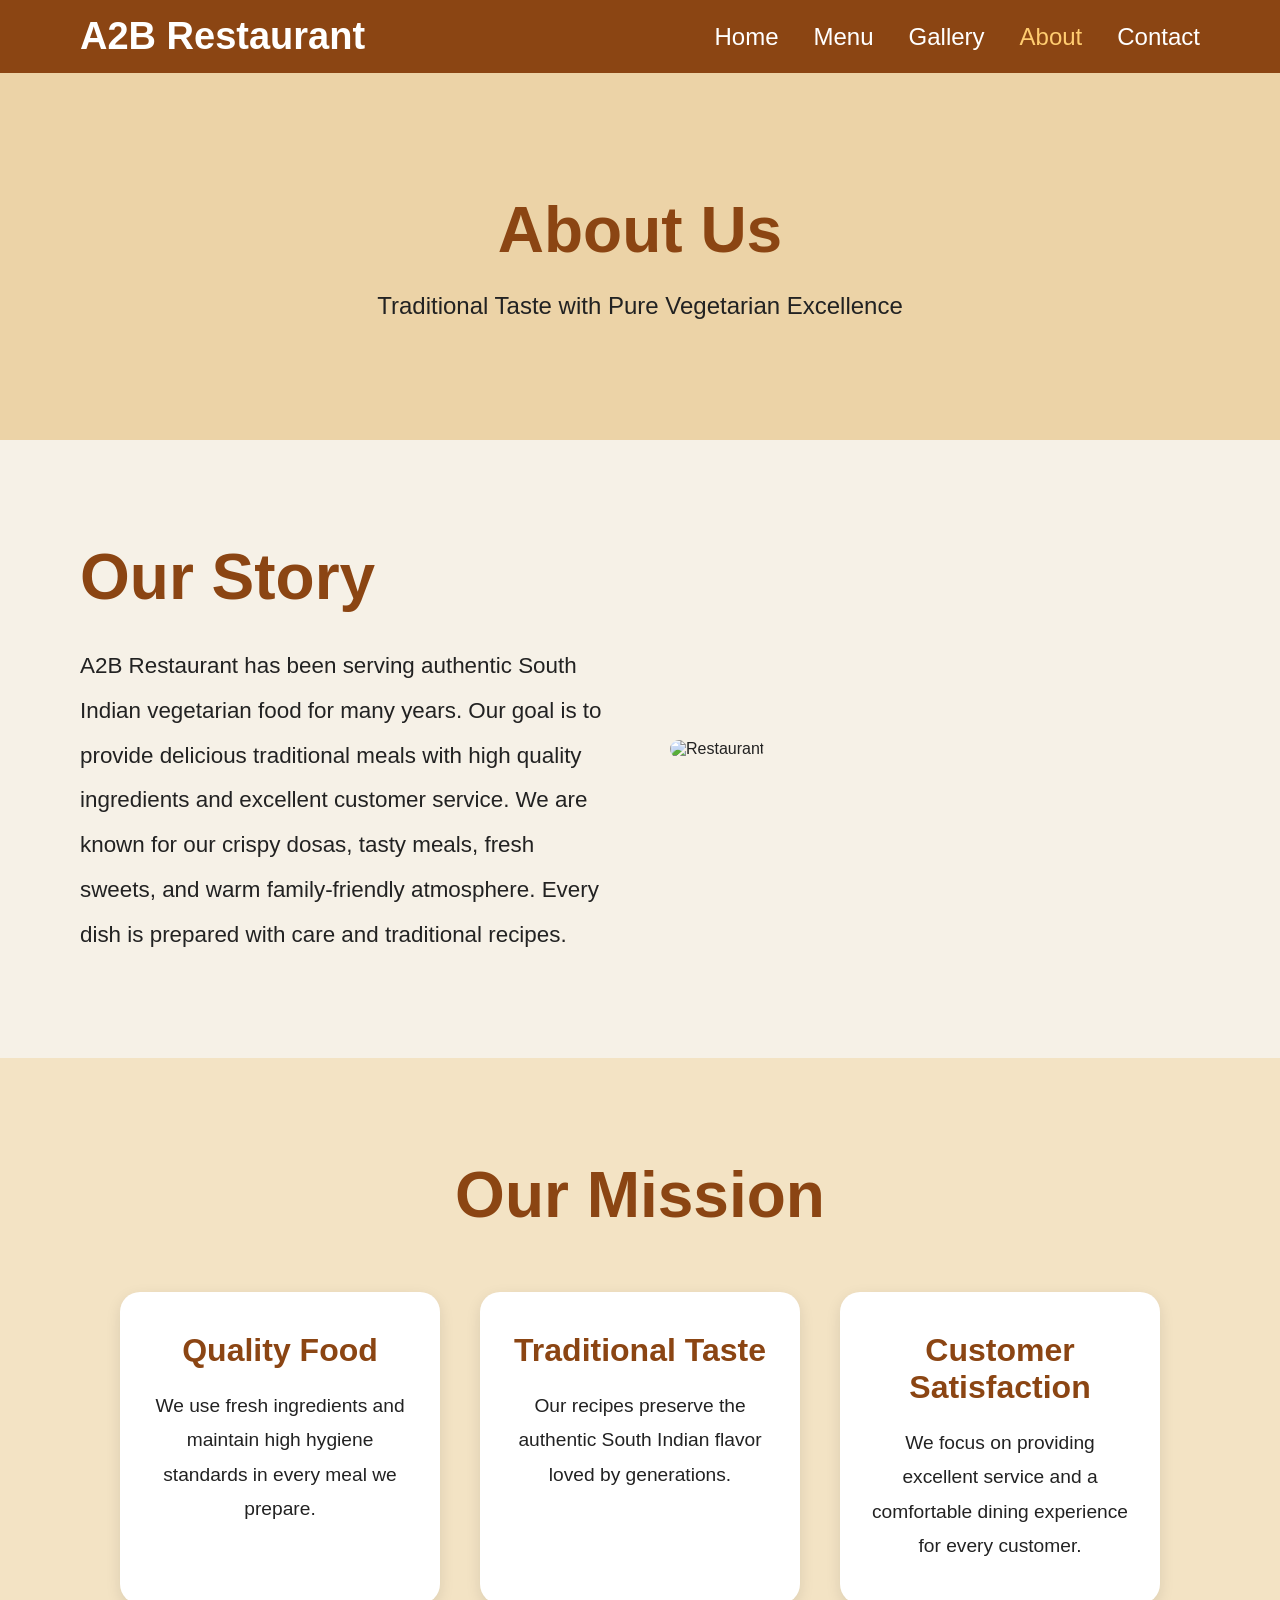
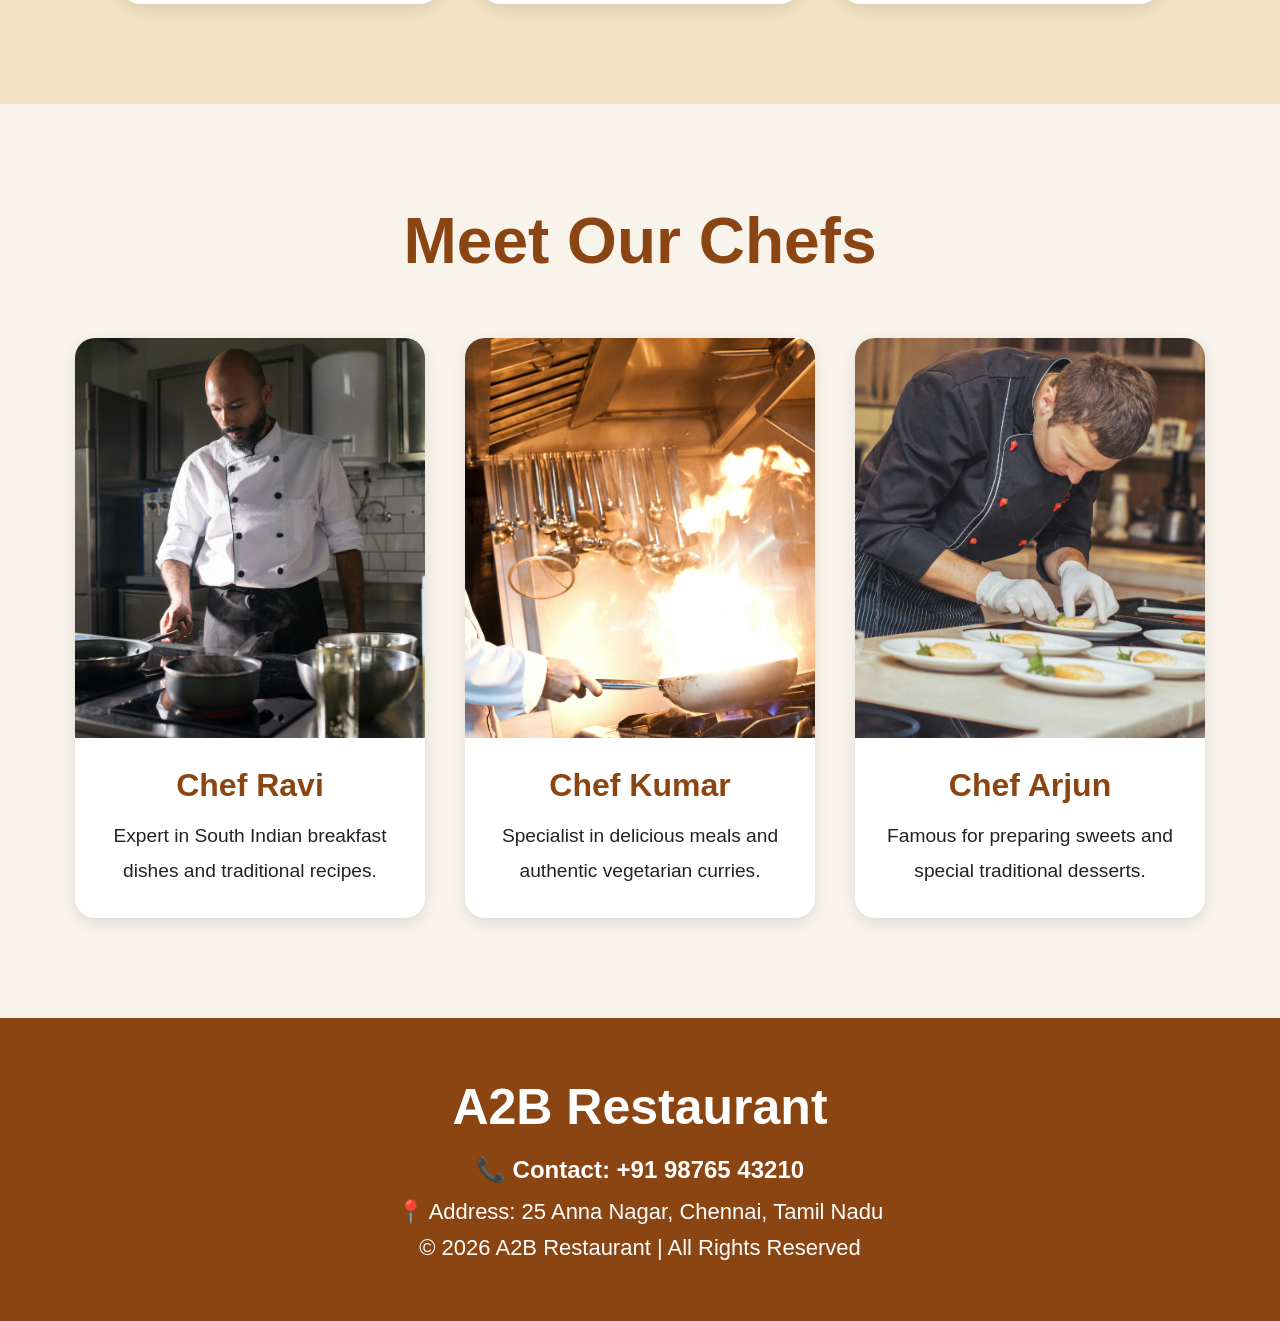
==== about.html @ aa973fe8 "initial commit" ====
<!DOCTYPE html>
<html lang="en">

<head>
    <meta charset="UTF-8">

    <meta name="viewport" content="width=device-width, initial-scale=1.0">

    <title>A2B Restaurant</title>

    <link rel="stylesheet" href="style.css">
</head>

<body>

    <!-- NAVBAR -->

    <nav class="navbar">

        <div class="name">
            A2B Restaurant
        </div>

        <div class="Items">
            <a href="index.html">Home</a>
            <a href="menu.html">Menu</a>
            <a href="gallery.html">Gallery</a>
            <a href="about.html" class="active">About</a>
            <a href="contact.html">Contact</a>
        </div>

    </nav>



    <section class="about-hero">

        <h1>About Us</h1>

        <p>
            Traditional Taste with Pure Vegetarian Excellence
        </p>

    </section>

    <!-- STORY SECTION -->

    <section class="story-section">

        <div class="story-text">

            <h1>Our Story</h1>

            <p>
                A2B Restaurant has been serving authentic South Indian vegetarian
                food for many years. Our goal is to provide delicious traditional
                meals with high quality ingredients and excellent customer service.

                We are known for our crispy dosas, tasty meals, fresh sweets,
                and warm family-friendly atmosphere. Every dish is prepared
                with care and traditional recipes.
            </p>

        </div>

        <div class="story-image">

            <img src="images/image.jpg" alt="Restaurant">

        </div>

    </section>

    <!-- MISSION SECTION -->

    <section class="mission-section">

        <h1>Our Mission</h1>

        <div class="mission-container">

            <div class="mission-card">

                <h2>Quality Food</h2>

                <p>
                    We use fresh ingredients and maintain high hygiene
                    standards in every meal we prepare.
                </p>

            </div>

            <div class="mission-card">

                <h2>Traditional Taste</h2>

                <p>
                    Our recipes preserve the authentic South Indian flavor
                    loved by generations.
                </p>

            </div>

            <div class="mission-card">

                <h2>Customer Satisfaction</h2>

                <p>
                    We focus on providing excellent service and a
                    comfortable dining experience for every customer.
                </p>

            </div>

        </div>

    </section>

    <!-- CHEFS SECTION -->

    <section class="chef-section">

        <h1>Meet Our Chefs</h1>

        <div class="chef-container">

            <div class="chef-card">

                <img src="images/chefravi.jpg" alt="Chef Ravi">

                <h2>Chef Ravi</h2>

                <p>
                    Expert in South Indian breakfast dishes and traditional recipes.
                </p>

            </div>

            <div class="chef-card">

                <img src="images/chefkumar.jpg" alt="Chef Kumar">

                <h2>Chef Kumar</h2>

                <p>
                    Specialist in delicious meals and authentic vegetarian curries.
                </p>

            </div>

            <div class="chef-card">

                <img src="images/chefarjun.jpg" alt="Chef Arjun">

                <h2>Chef Arjun</h2>

                <p>
                    Famous for preparing sweets and special traditional desserts.
                </p>

            </div>

        </div>

    </section>

    <!-- FOOTER -->

    <footer>

        <div class="footer-content">

            <h1>A2B Restaurant</h1>

            <h2>📞 Contact: +91 98765 43210</h2>

            <p>📍 Address: 25 Anna Nagar, Chennai, Tamil Nadu</p>

            <p>© 2026 A2B Restaurant | All Rights Reserved</p>

        </div>

    </footer>

</body>

</html>
---- style.css ----
*{
    margin:0;
    padding:0;
    box-sizing:border-box;
}

body{
    font-family:Arial, sans-serif;
    background:#f6f1e7;
    color:#222;
}



.navbar{
    background:#8b4513;

    display:flex;
    justify-content:space-between;
    align-items:center;

    padding:20px 80px;

    position:sticky;
    top:0;

    z-index:1000;
}

.name{
    color:white;

    font-size:2.5rem;

    font-weight:900;
}

.Items{
    display:flex;
    gap:35px;
}

.Items a{
    text-decoration:none;

    color:white;

    font-size:1.2rem;

    font-weight:600;

    transition:0.3s;
}

.Items a:hover,
.Items .active{
    color:#ffcc70;
}

/* ================= ABOUT HERO ================= */

.about-hero{
    background:#ecd3a7;

    text-align:center;

    padding:120px 20px;
}

.about-hero h1{
    font-size:4rem;

    color:#8b4513;

    margin-bottom:25px;
}

.about-hero p{
    font-size:1.5rem;
}

/* ================= STORY SECTION ================= */

.story-section{
    display:flex;
    justify-content:center;
    align-items:center;
    gap:60px;

    padding:100px 80px;

    background:#f6f1e7;

    flex-wrap:wrap;
}

.story-text{
    flex:1;
    min-width:300px;
}

.story-text h1{
    font-size:4rem;

    color:#8b4513;

    margin-bottom:30px;
}

.story-text p{
    font-size:1.4rem;

    line-height:2;
}

.story-image{
    flex:1;
    min-width:300px;
}

.story-image img{
    width:100%;

    border-radius:25px;

    object-fit:cover;
}

/* ================= MISSION ================= */

.mission-section{
    background:#f3e3c4;

    padding:100px 50px;

    text-align:center;
}

.mission-section h1{
    font-size:4rem;

    color:#8b4513;

    margin-bottom:60px;
}

.mission-container{
    display:flex;
    justify-content:center;
    gap:40px;

    flex-wrap:wrap;
}

.mission-card{
    background:white;

    width:320px;

    padding:40px 30px;

    border-radius:20px;

    box-shadow:0 5px 15px rgba(0,0,0,0.1);
}

.mission-card h2{
    color:#8b4513;

    margin-bottom:20px;

    font-size:2rem;
}

.mission-card p{
    font-size:1.2rem;

    line-height:1.8;
}

/* ================= CHEFS ================= */

.chef-section{
    padding:100px 50px;

    text-align:center;
}

.chef-section h1{
    font-size:4rem;

    color:#8b4513;

    margin-bottom:60px;
}

.chef-container{
    display:flex;
    justify-content:center;
    gap:40px;

    flex-wrap:wrap;
}

.chef-card{
    width:350px;

    background:white;

    border-radius:20px;

    overflow:hidden;

    box-shadow:0 5px 15px rgba(0,0,0,0.1);
}

.chef-card img{
    width:100%;

    height:400px;

    object-fit:cover;
}

.chef-card h2{
    color:#8b4513;

    margin:25px 0 15px;

    font-size:2rem;
}

.chef-card p{
    font-size:1.2rem;

    padding:0 20px 30px;

    line-height:1.8;
}

/* ================= FOOTER ================= */

footer{
    background:#8b4513;

    color:white;

    text-align:center;

    padding:60px 20px;
}

.footer-content h1{
    font-size:3rem;

    margin-bottom:20px;
}

.footer-content h2{
    margin-bottom:15px;
}

.footer-content p{
    margin-top:10px;

    font-size:1.1rem;
}

/* ================= RESPONSIVE ================= */

@media(max-width:768px){

    .navbar{
        flex-direction:column;

        gap:20px;

        padding:20px;
    }

    .Items{
        flex-wrap:wrap;

        justify-content:center;
    }

    .about-hero h1,
    .story-text h1,
    .mission-section h1,
    .chef-section h1{
        font-size:2.8rem;
    }

    .story-text p,
    .mission-card p,
    .chef-card p{
        font-size:1rem;
    }
}
/* RESET */

* {
    margin: 0;
    padding: 0;
    box-sizing: border-box;
}

/* BODY */

body {
    font-family: Arial, sans-serif;
    background-color: #f8f4ec;
}

/* =========================
        NAVBAR
========================= */

.navbar {
    background-color: #8B4513;

    display: flex;
    justify-content: space-between;
    align-items: center;

    padding: 15px 80px;
}

.logo-section {
    display: flex;
    align-items: center;
    gap: 15px;
}

.logo-section img {
    width: 70px;
    height: 70px;
    border-radius: 50%;
}

.name {
    color: white;
    font-size: 40px;
    font-weight: bold;
}

.Items {
    display: flex;
    gap: 35px;
}

.Items a {
    text-decoration: none;
    color: white;
    font-size: 22px;
    font-weight: 500;
    transition: 0.3s;
}

.Items a:hover {
    color: gold;
}

/* =========================
        HERO SECTION
========================= */

.hero-container {
    height: 90vh;

    background-image:
        linear-gradient(rgba(0,0,0,0.5),
        rgba(0,0,0,0.5)),
        url(images/image.jpg);

    background-size: cover;
    background-position: center;

    display: flex;
    justify-content: center;
    align-items: center;

    text-align: center;
}

.hero-content {
    color: white;
}

.hero-subtitle {
    font-size: 45px;
    margin-bottom: 10px;
}

.hero-name {
    font-size: 70px;
    margin-bottom: 20px;
    font-weight: bold;
}

.hero-content h2 {
    font-size: 30px;
    margin-bottom: 30px;
    font-weight: normal;
}

.hero-content button {
    background: orange;
    border: none;

    padding: 18px 40px;

    font-size: 22px;
    color: white;

    border-radius: 10px;

    cursor: pointer;

    transition: 0.3s;
}

.hero-content button:hover {
    background: darkorange;
    transform: scale(1.05);
}

/* =========================
      SPECIAL FOOD
========================= */

#our-special-foods {
    padding: 80px;
    text-align: center;
}

.special-food h2 {
    font-size: 55px;
    color: #8B4513;
    margin-bottom: 50px;
}

.food-cards {
    display: flex;
    justify-content: center;
    gap: 35px;
}

.food-card {
    width: 370px;
    background: white;

    border-radius: 20px;

    overflow: hidden;

    box-shadow: 0 5px 20px rgba(0,0,0,0.2);

    transition: 0.3s;
}

.food-card:hover {
    transform: translateY(-10px);
}

.food-card img {
    width: 100%;
    height: 250px;

    object-fit: cover;
}

.food-card h3 {
    font-size: 38px;
    color: #8B4513;

    margin-top: 20px;
}

.food-card p {
    font-size: 22px;
    line-height: 1.8;

    padding: 20px;
}

/* =========================
       IMAGE SECTION
========================= */

#picture {
    padding: 50px 80px;
}

.pic img {
    width: 100%;
    height: 500px;

    object-fit: cover;

    border-radius: 25px;

    box-shadow: 0 5px 20px rgba(0,0,0,0.3);
}


/* =========================
      RESPONSIVE DESIGN
========================= */

@media(max-width: 900px) {

    .navbar {
        flex-direction: column;
        gap: 20px;
    }

    .Items {
        flex-wrap: wrap;
        justify-content: center;
    }

    .hero-name {
        font-size: 45px;
    }

    .hero-content h2 {
        font-size: 22px;
    }

    .food-cards {
        flex-direction: column;
        align-items: center;
    }

    .food-card {
        width: 90%;
    }

    .pic img {
        height: 350px;
    }
}
/* RESET */


.logo-section {
    display: flex;
    align-items: center;
    gap: 15px;
}

.logo-section img {
    width: 70px;
    height: 70px;
    border-radius: 50%;
}

.name {
    color: white;
    font-size: 38px;
    font-weight: bold;
}

.Items {
    display: flex;
    gap: 35px;
}

.Items a {
    text-decoration: none;
    color: white;
    font-size: 24px;
    font-weight: 500;
}

.Items a:hover,
.active {
    color: orange;
}

/* ======================
    CONTACT HERO
====================== */

.contactus {
    background: #f3d8ab;

    text-align: center;

    padding: 100px 20px;
}

.contactus h1 {
    font-size: 80px;
    color: #8B4513;
    margin-bottom: 20px;
}

.contactus p {
    font-size: 35px;
}

/* ======================
   CONTACT SECTION
====================== */

.contact-container {
    display: flex;
    justify-content: space-between;
    gap: 100px;

    padding: 100px 120px;
}

.contact-info {
    width: 40%;
}

.contact-info h1 {
    color: #8B4513;
    font-size: 50px;
    margin-bottom: 40px;
}

.contact-info p {
    font-size: 30px;
    line-height: 2;
}

.contact-form {
    width: 60%;
}

.contact-form h1 {
    color: #8B4513;
    font-size: 50px;
    margin-bottom: 30px;
}

.contact-form form {
    display: flex;
    flex-direction: column;
    gap: 25px;
}

.contact-form input,
.contact-form textarea {

    padding: 25px;

    border-radius: 10px;
    border: 1px solid #ccc;

    font-size: 24px;
}

.contact-form textarea {
    height: 180px;
    resize: none;
}

.contact-form button {
    background: #8B4513;
    color: white;

    border: none;

    padding: 20px;

    font-size: 25px;

    border-radius: 10px;

    cursor: pointer;
}

.contact-form button:hover {
    background: #a0522d;
}

/* ======================
       LOCATION
====================== */

#location {
    text-align: center;
    padding: 100px 80px;
}

#location h1 {
    font-size: 55px;
    color: #8B4513;
    margin-bottom: 40px;
}

.map-container iframe {
    width: 100%;
    height: 500px;
    border-radius: 20px;
}

/* ======================
       FOOTER
====================== */

footer {
    background: #8B4513;
    color: white;
    text-align: center;

    padding: 60px 20px;
}

.footer-content h1 {
    font-size: 50px;
    margin-bottom: 20px;
}

.footer-content h2 {
    margin-bottom: 15px;
}

.footer-content p {
    font-size: 22px;
    margin-top: 10px;
}
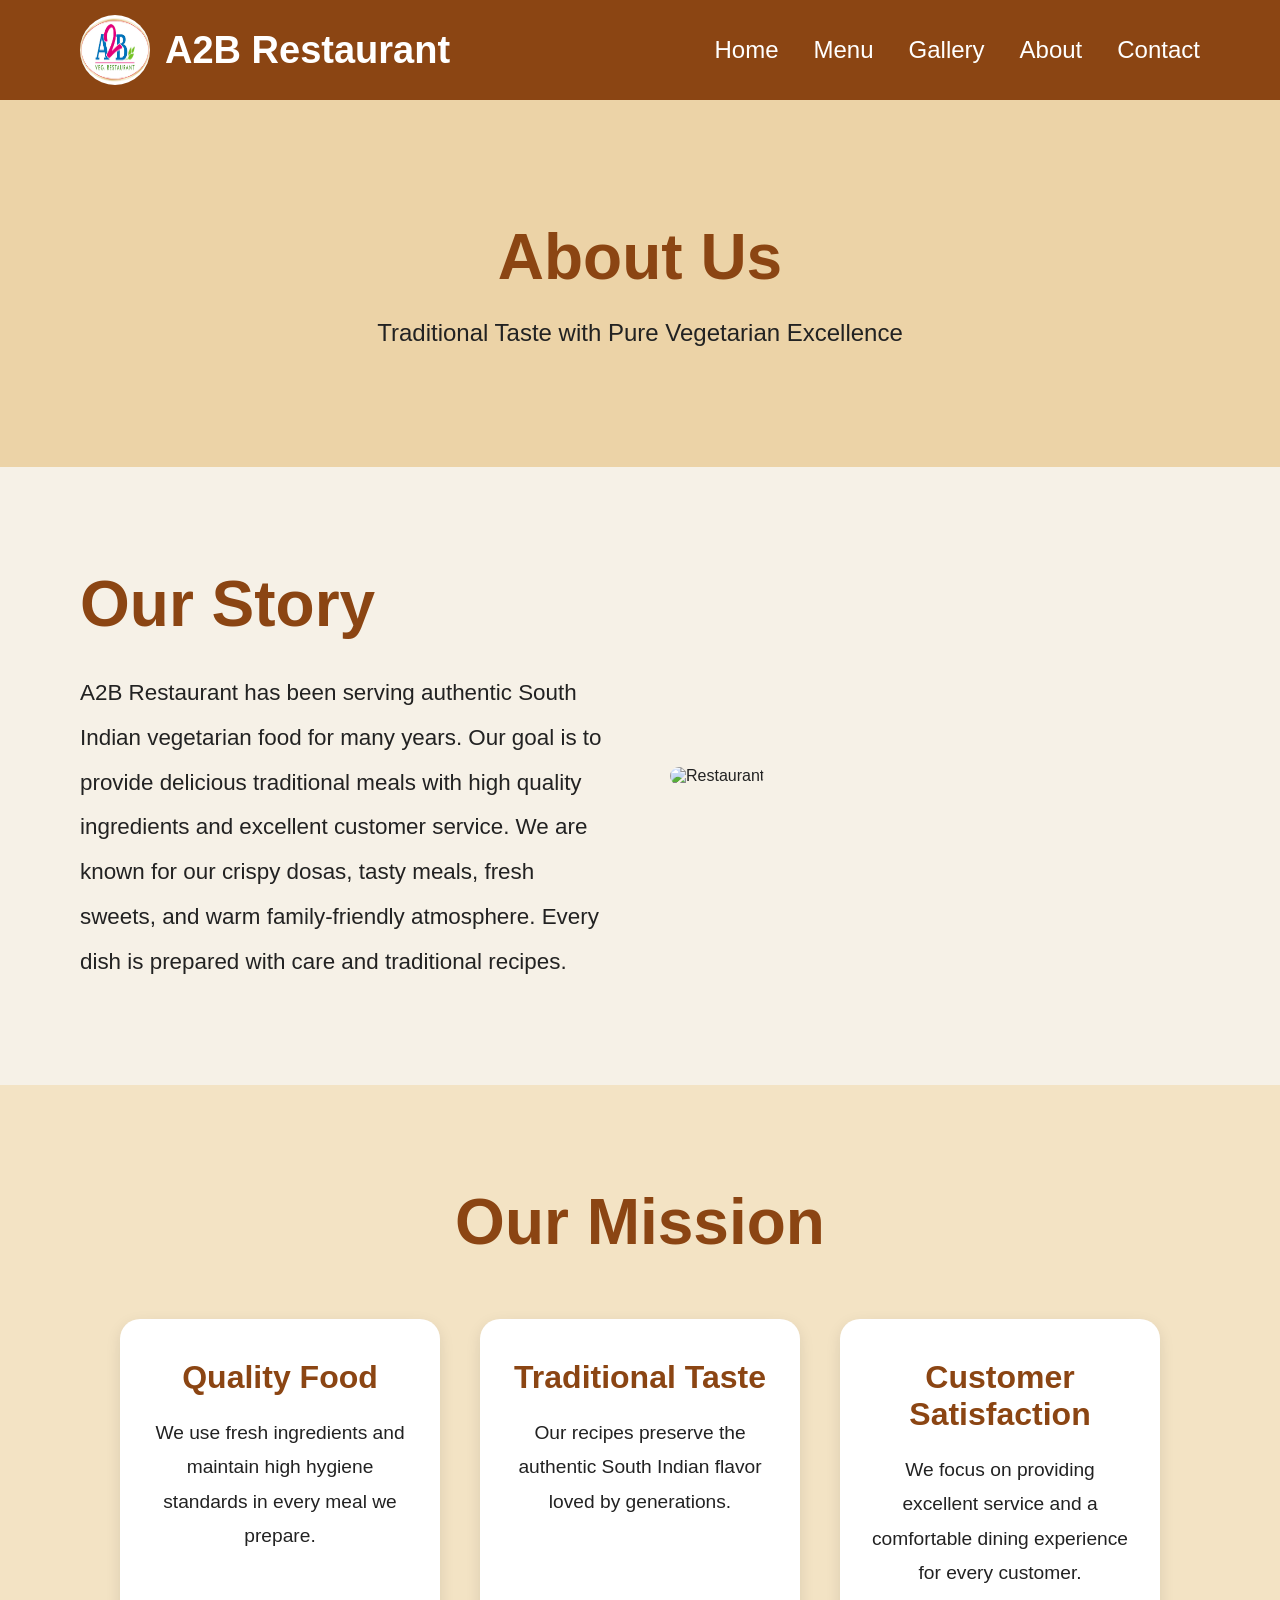
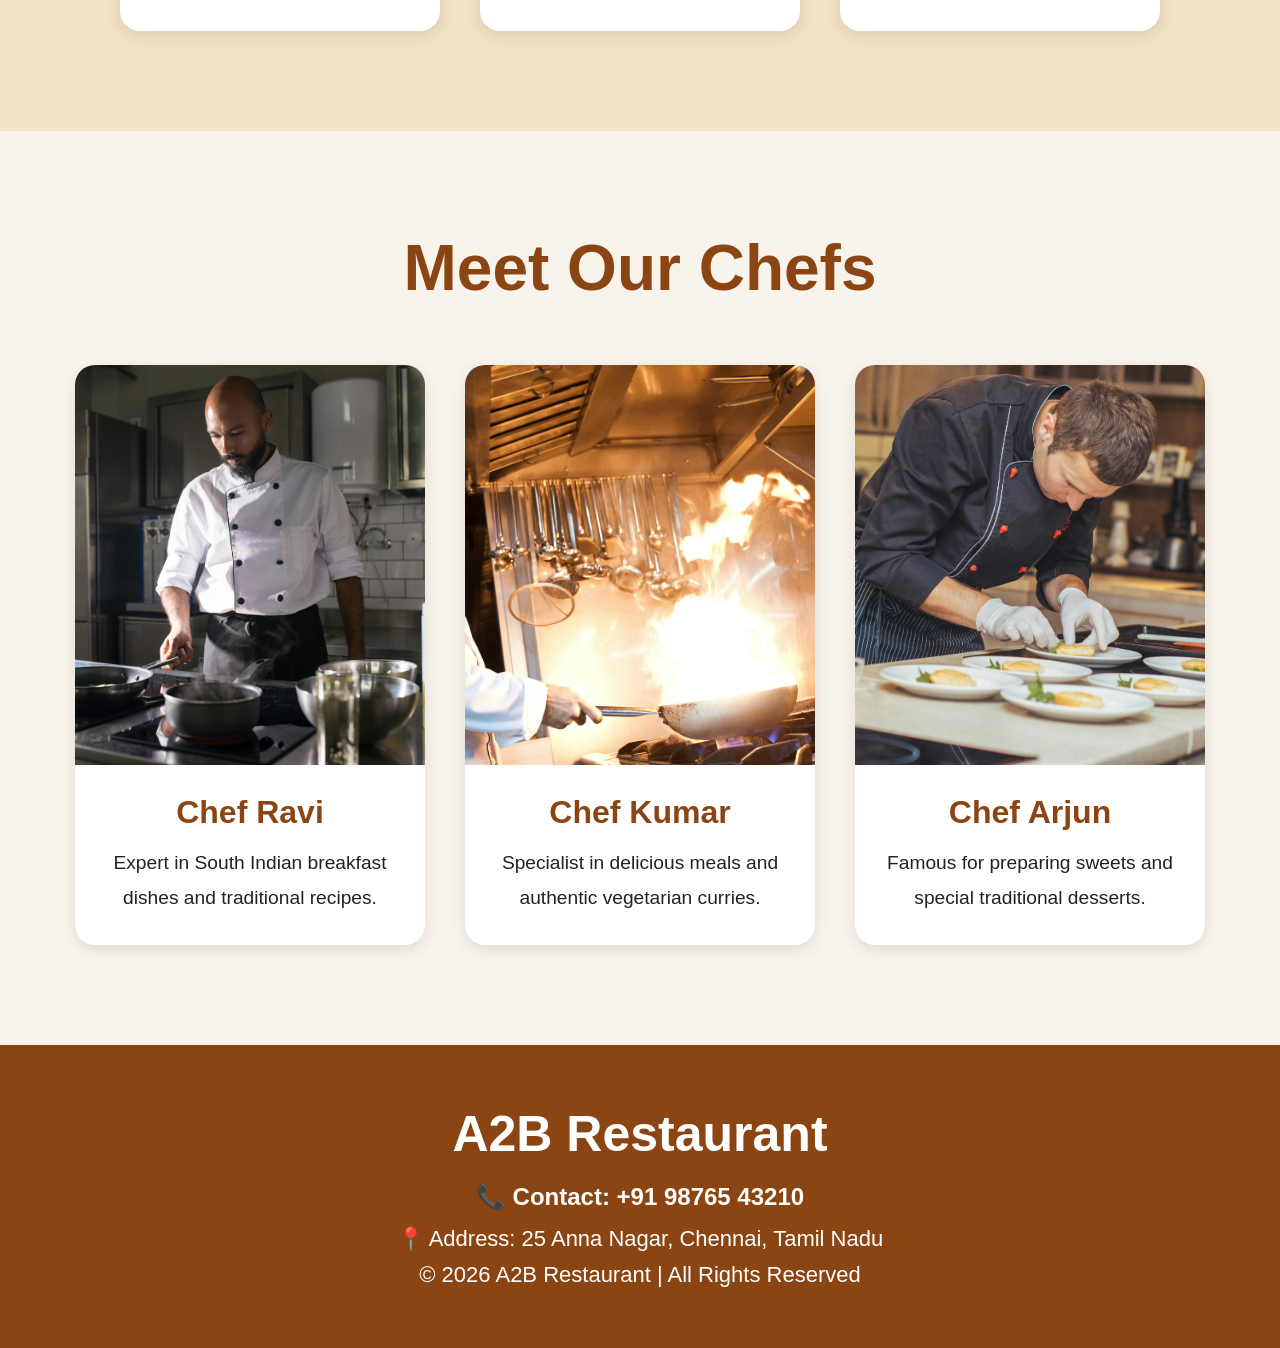
==== commit 62e19ade: "two pages completed by madhu" ====
--- a/about.html
+++ b/about.html
@@ -17,19 +17,28 @@
 
     <nav class="navbar">
 
-        <div class="name">
-            A2B Restaurant
+        <div class="logo-section">
+
+            <img src="images/logo.jpg" alt="Logo">
+
+            <div class="name">
+                A2B Restaurant
+            </div>
+
         </div>
 
         <div class="Items">
+
             <a href="index.html">Home</a>
             <a href="menu.html">Menu</a>
             <a href="gallery.html">Gallery</a>
-            <a href="about.html" class="active">About</a>
+            <a href="about.html">About</a>
             <a href="contact.html">Contact</a>
+
         </div>
 
     </nav>
+
 
 
 
